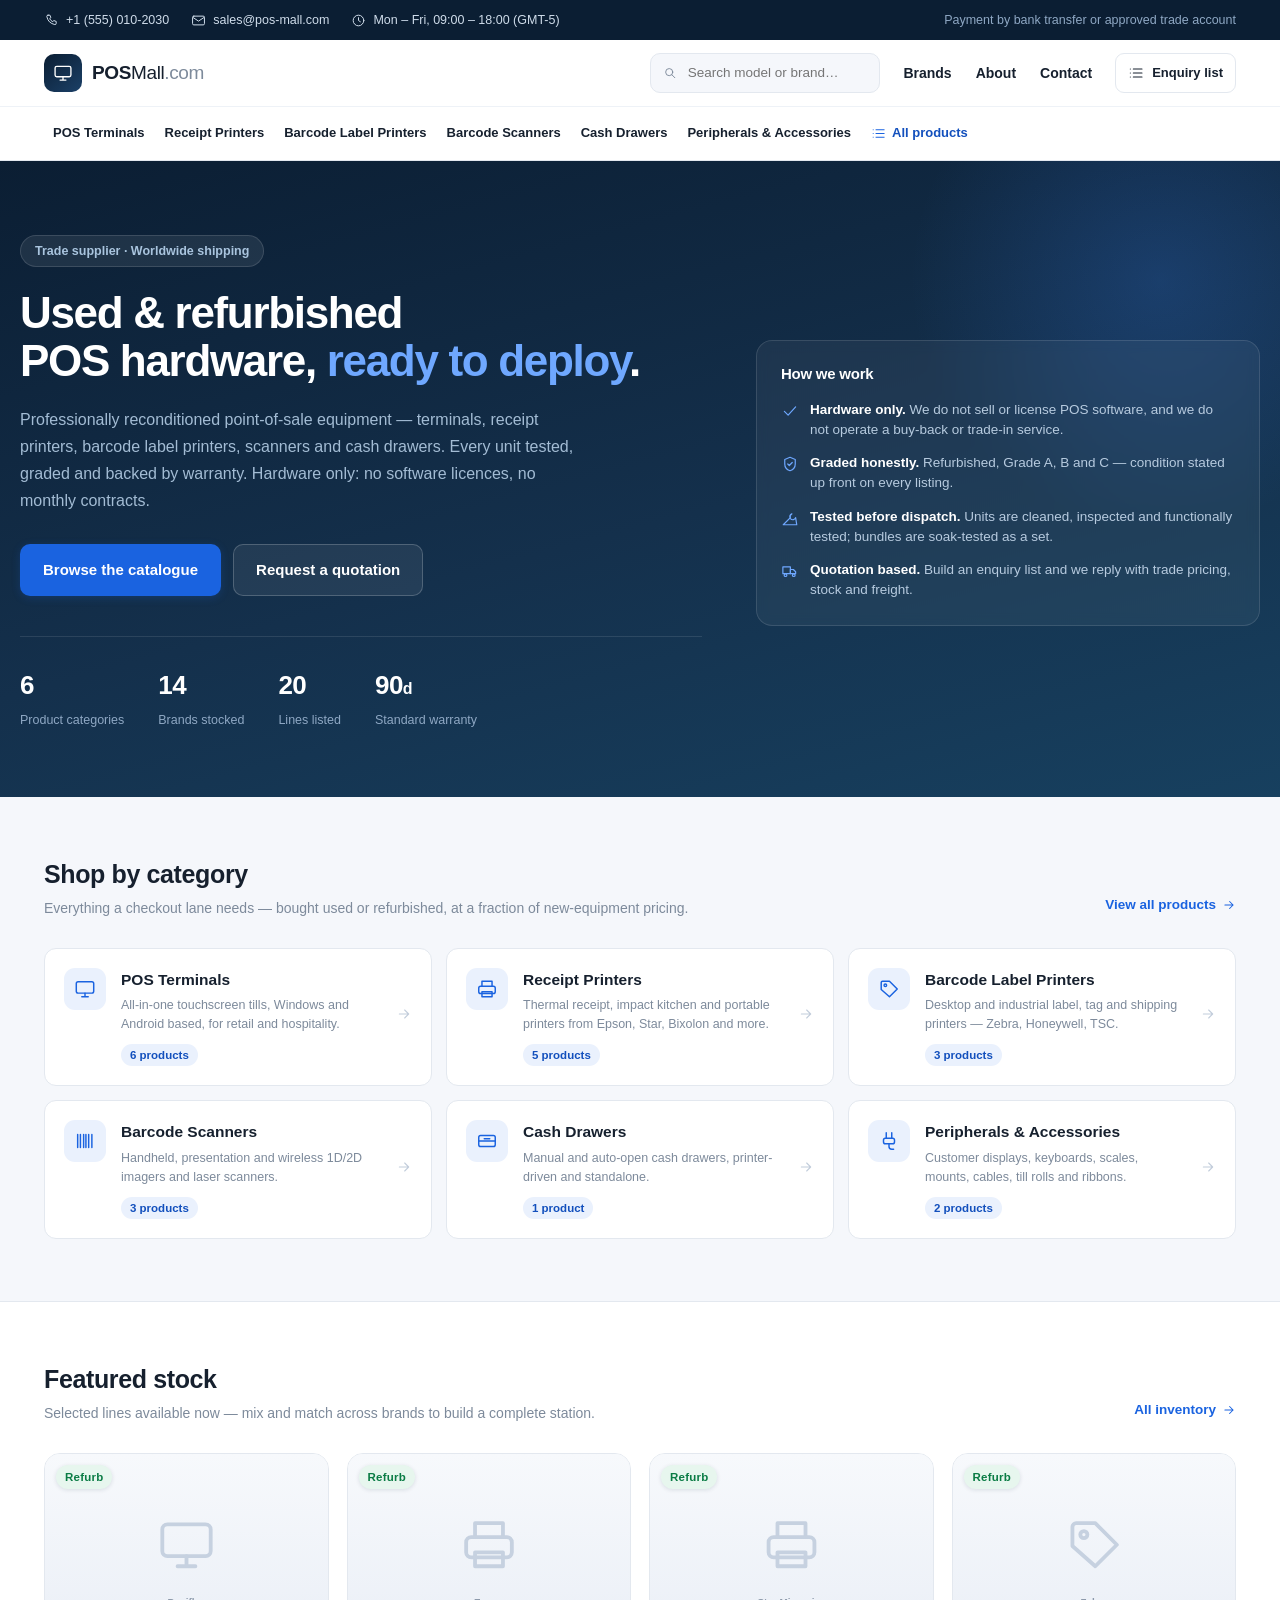
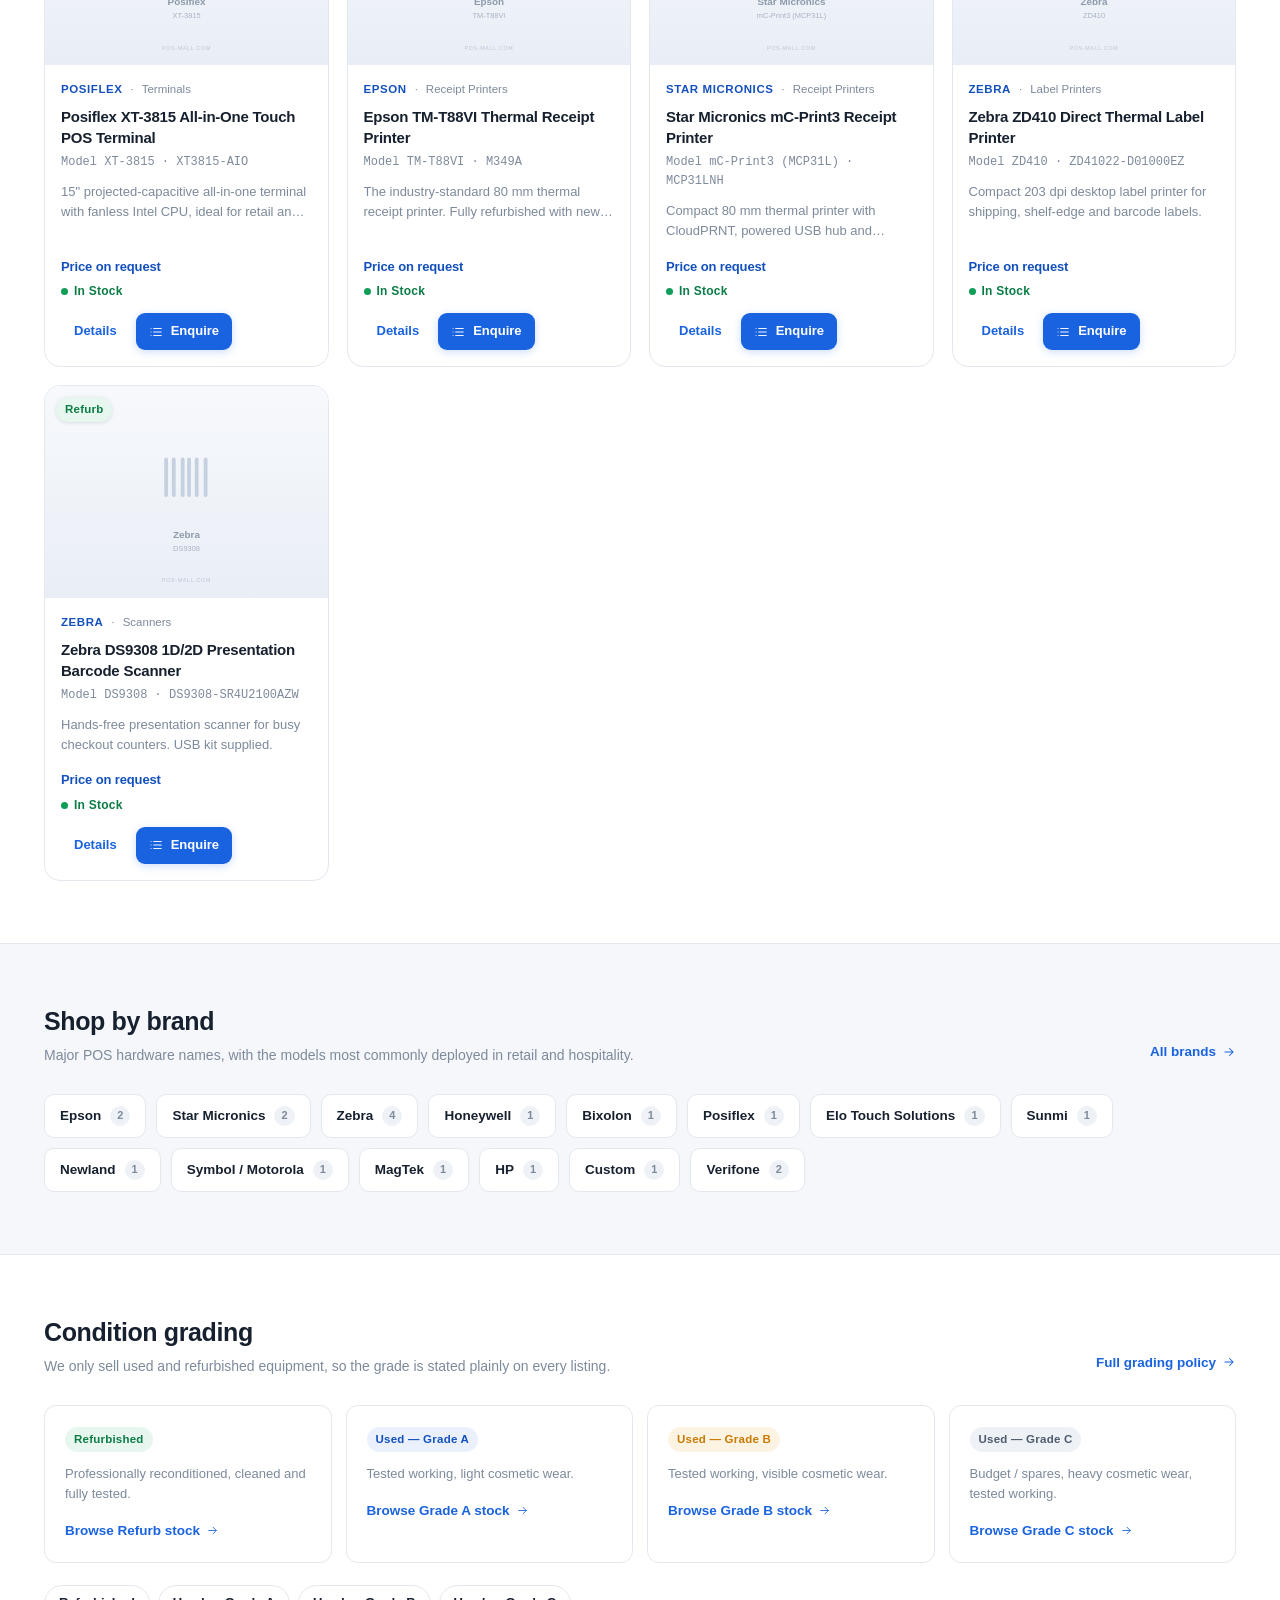
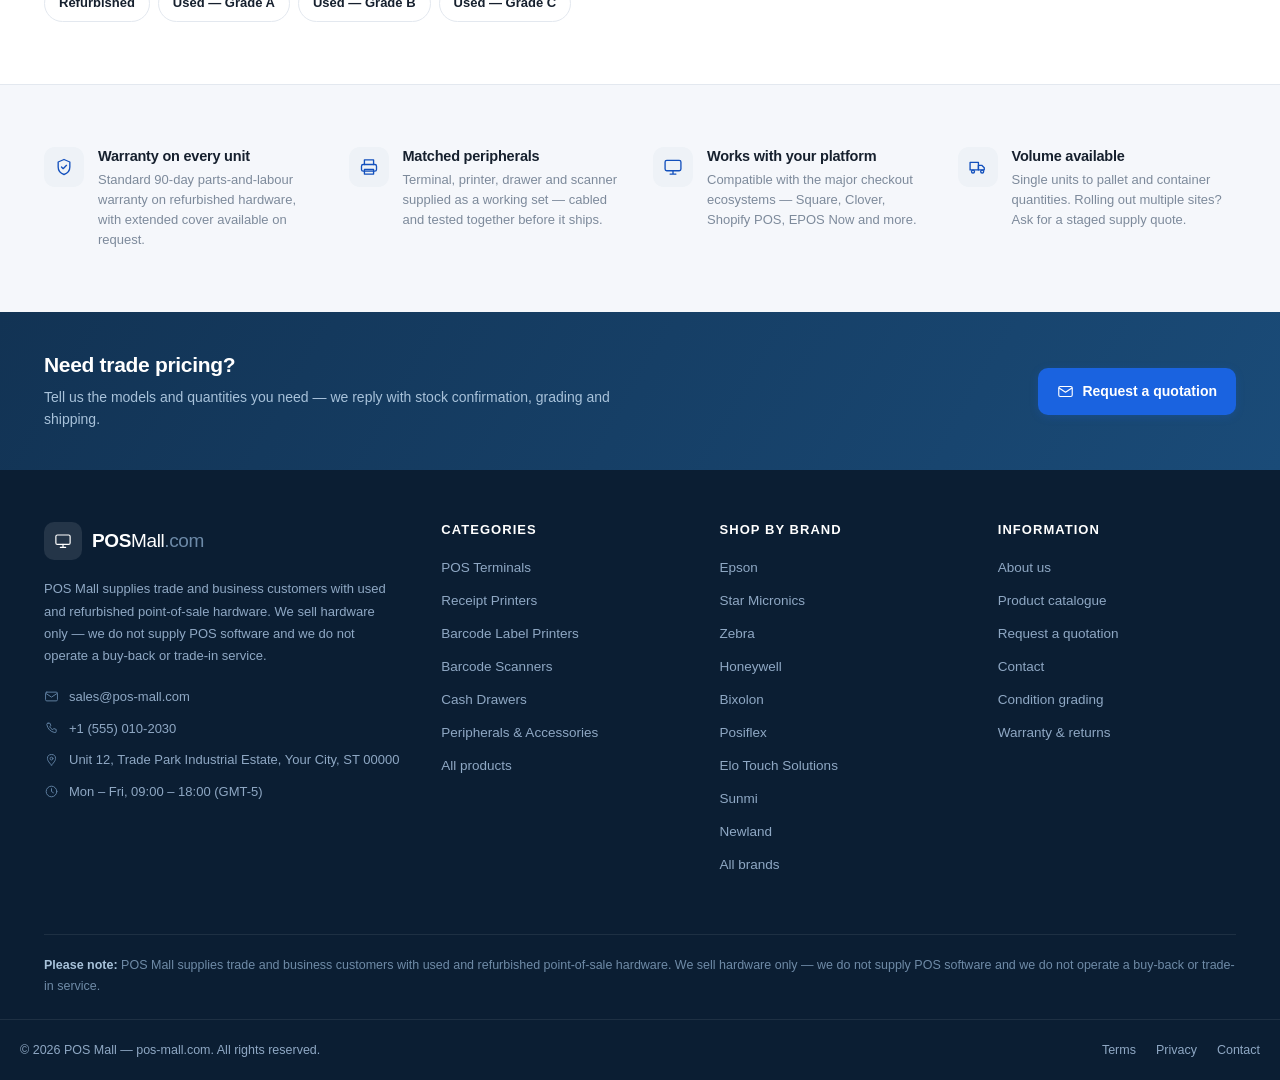
==== index.html @ 12527639 "Initial commit: POS Mall static catalogue site - 10 pages: home, catalog, category, brands, brand, p" ====
<!DOCTYPE html>
<html lang="en">
<head>
<meta charset="UTF-8">
<meta name="viewport" content="width=device-width, initial-scale=1">
<title>POS Mall — Used &amp; Refurbished POS Hardware Supplier | pos-mall.com</title>
<meta name="description" content="Supplier of used and refurbished point-of-sale hardware: POS terminals, receipt printers, barcode label printers, scanners, cash drawers and peripherals. Hardware only — no software, no contracts.">
<meta name="theme-color" content="#0b1e33">
<link rel="icon" href="assets/img/favicon.svg" type="image/svg+xml">
<link rel="stylesheet" href="assets/css/style.css">
</head>
<body data-page="home">

<div id="site-header"></div>

<!-- ------------------------------------------------------------------ HERO -->
<section class="hero">
  <div class="shell hero-inner">
    <div class="hero-copy">
      <span class="hero-eyebrow">Trade supplier &middot; Worldwide shipping</span>
      <h1 class="hero-title">Used &amp; refurbished<br>POS hardware, <em>ready to deploy</em>.</h1>
      <p class="hero-sub">
        Professionally reconditioned point-of-sale equipment — terminals, receipt printers,
        barcode label printers, scanners and cash drawers. Every unit tested, graded and
        backed by warranty. Hardware only: no software licences, no monthly contracts.
      </p>
      <div class="hero-actions">
        <a class="btn btn-primary btn-lg" href="catalog.html">Browse the catalogue</a>
        <a class="btn btn-outline btn-lg" href="enquiry.html">Request a quotation</a>
      </div>
      <div class="hero-stats">
        <div class="stat"><b class="stat-num" data-stat="categories">—</b><span class="stat-label">Product categories</span></div>
        <div class="stat"><b class="stat-num" data-stat="brands">—</b><span class="stat-label">Brands stocked</span></div>
        <div class="stat"><b class="stat-num" data-stat="items">—</b><span class="stat-label">Lines listed</span></div>
        <div class="stat"><b class="stat-num">90<span style="font-size:16px">d</span></b><span class="stat-label">Standard warranty</span></div>
      </div>
    </div>

    <aside class="hero-panel">
      <h3>How we work</h3>
      <ul class="hero-list">
        <li>
          <svg viewBox="0 0 24 24" width="18" height="18" fill="none" stroke="currentColor" stroke-width="1.6" stroke-linecap="round" stroke-linejoin="round"><path d="m4.5 12.5 5 5 10-11"/></svg>
          <span><b style="color:#fff">Hardware only.</b> We do not sell or license POS software, and we do not operate a buy-back or trade-in service.</span>
        </li>
        <li>
          <svg viewBox="0 0 24 24" width="18" height="18" fill="none" stroke="currentColor" stroke-width="1.6" stroke-linecap="round" stroke-linejoin="round"><path d="M12 3 5 6v6c0 4.4 3 7.7 7 9 4-1.3 7-4.6 7-9V6z"/><path d="m9 12 2 2 4-4"/></svg>
          <span><b style="color:#fff">Graded honestly.</b> Refurbished, Grade A, B and C — condition stated up front on every listing.</span>
        </li>
        <li>
          <svg viewBox="0 0 24 24" width="18" height="18" fill="none" stroke="currentColor" stroke-width="1.6" stroke-linecap="round" stroke-linejoin="round"><path d="M14.5 6.5a4 4 0 1 0 5 5L21 21H3l9.5-9.5a4 4 0 0 1 2-5z"/></svg>
          <span><b style="color:#fff">Tested before dispatch.</b> Units are cleaned, inspected and functionally tested; bundles are soak-tested as a set.</span>
        </li>
        <li>
          <svg viewBox="0 0 24 24" width="18" height="18" fill="none" stroke="currentColor" stroke-width="1.6" stroke-linecap="round" stroke-linejoin="round"><path d="M2.5 6.5h10v9h-10z"/><path d="M12.5 10h4l3 3v2.5h-7z"/><circle cx="6" cy="17.5" r="1.8"/><circle cx="17" cy="17.5" r="1.8"/></svg>
          <span><b style="color:#fff">Quotation based.</b> Build an enquiry list and we reply with trade pricing, stock and freight.</span>
        </li>
      </ul>
    </aside>
  </div>
</section>

<!-- ------------------------------------------------------------- CATEGORIES -->
<section class="section">
  <div class="shell">
    <div class="section-head">
      <div>
        <h2 class="section-title">Shop by category</h2>
        <p class="section-sub">Everything a checkout lane needs — bought used or refurbished, at a fraction of new-equipment pricing.</p>
      </div>
      <a class="link-arrow" href="catalog.html">View all products
        <svg viewBox="0 0 24 24" width="14" height="14" fill="none" stroke="currentColor" stroke-width="1.8" stroke-linecap="round" stroke-linejoin="round"><path d="M5 12h14M13 6l6 6-6 6"/></svg>
      </a>
    </div>
    <div class="cat-grid" id="home-categories"></div>
  </div>
</section>

<!-- --------------------------------------------------------------- FEATURED -->
<section class="section section-alt">
  <div class="shell">
    <div class="section-head">
      <div>
        <h2 class="section-title">Featured stock</h2>
        <p class="section-sub">Selected lines available now — mix and match across brands to build a complete station.</p>
      </div>
      <a class="link-arrow" href="catalog.html">All inventory
        <svg viewBox="0 0 24 24" width="14" height="14" fill="none" stroke="currentColor" stroke-width="1.8" stroke-linecap="round" stroke-linejoin="round"><path d="M5 12h14M13 6l6 6-6 6"/></svg>
      </a>
    </div>
    <div id="home-featured"></div>
  </div>
</section>

<!-- ---------------------------------------------------------------- BRANDS -->
<section class="section">
  <div class="shell">
    <div class="section-head">
      <div>
        <h2 class="section-title">Shop by brand</h2>
        <p class="section-sub">Major POS hardware names, with the models most commonly deployed in retail and hospitality.</p>
      </div>
      <a class="link-arrow" href="brands.html">All brands
        <svg viewBox="0 0 24 24" width="14" height="14" fill="none" stroke="currentColor" stroke-width="1.8" stroke-linecap="round" stroke-linejoin="round"><path d="M5 12h14M13 6l6 6-6 6"/></svg>
      </a>
    </div>
    <div class="brand-strip" id="home-brands"></div>
  </div>
</section>

<!-- ------------------------------------------------------------ CONDITIONS -->
<section class="section section-alt">
  <div class="shell">
    <div class="section-head">
      <div>
        <h2 class="section-title">Condition grading</h2>
        <p class="section-sub">We only sell used and refurbished equipment, so the grade is stated plainly on every listing.</p>
      </div>
      <a class="link-arrow" href="about.html#grading">Full grading policy
        <svg viewBox="0 0 24 24" width="14" height="14" fill="none" stroke="currentColor" stroke-width="1.8" stroke-linecap="round" stroke-linejoin="round"><path d="M5 12h14M13 6l6 6-6 6"/></svg>
      </a>
    </div>
    <div class="cond-grid" id="home-conditions"></div>
    <div class="chip-row" id="home-quick-conditions" style="margin-top:22px"></div>
  </div>
</section>

<!-- ------------------------------------------------------------------- USP -->
<section class="section">
  <div class="shell">
    <div class="usp-grid">
      <div class="usp">
        <span class="usp-icon">
          <svg viewBox="0 0 24 24" width="20" height="20" fill="none" stroke="currentColor" stroke-width="1.6" stroke-linecap="round" stroke-linejoin="round"><path d="M12 3 5 6v6c0 4.4 3 7.7 7 9 4-1.3 7-4.6 7-9V6z"/><path d="m9 12 2 2 4-4"/></svg>
        </span>
        <div><h4>Warranty on every unit</h4><p>Standard 90-day parts-and-labour warranty on refurbished hardware, with extended cover available on request.</p></div>
      </div>
      <div class="usp">
        <span class="usp-icon">
          <svg viewBox="0 0 24 24" width="20" height="20" fill="none" stroke="currentColor" stroke-width="1.6" stroke-linecap="round" stroke-linejoin="round"><path d="M6.5 9V3.5h11V9"/><rect x="3" y="9" width="18" height="8" rx="2"/><path d="M6.5 15h11v5.5h-11z"/></svg>
        </span>
        <div><h4>Matched peripherals</h4><p>Terminal, printer, drawer and scanner supplied as a working set — cabled and tested together before it ships.</p></div>
      </div>
      <div class="usp">
        <span class="usp-icon">
          <svg viewBox="0 0 24 24" width="20" height="20" fill="none" stroke="currentColor" stroke-width="1.6" stroke-linecap="round" stroke-linejoin="round"><rect x="2.5" y="4" width="19" height="12.5" rx="2"/><path d="M8.5 20.5h7M12 16.5v4"/></svg>
        </span>
        <div><h4>Works with your platform</h4><p>Compatible with the major checkout ecosystems — Square, Clover, Shopify POS, EPOS Now and more.</p></div>
      </div>
      <div class="usp">
        <span class="usp-icon">
          <svg viewBox="0 0 24 24" width="20" height="20" fill="none" stroke="currentColor" stroke-width="1.6" stroke-linecap="round" stroke-linejoin="round"><path d="M2.5 6.5h10v9h-10z"/><path d="M12.5 10h4l3 3v2.5h-7z"/><circle cx="6" cy="17.5" r="1.8"/><circle cx="17" cy="17.5" r="1.8"/></svg>
        </span>
        <div><h4>Volume available</h4><p>Single units to pallet and container quantities. Rolling out multiple sites? Ask for a staged supply quote.</p></div>
      </div>
    </div>
  </div>
</section>

<div id="site-footer"></div>

<script src="assets/js/data.js"></script>
<script src="assets/js/products.js"></script>
<script src="assets/js/app.js"></script>
</body>
</html>
---- assets/css/style.css ----
/* ============================================================================
 * pos-mall.com — 样式表
 * ========================================================================== */

:root {
  --navy: #0b1e33;
  --navy-2: #12293f;
  --ink: #16202e;
  --body: #4a5768;
  --muted: #7d8a9b;
  --line: #e3e8ef;
  --line-2: #eef2f7;
  --bg: #f5f7fb;
  --card: #ffffff;
  --blue: #1a63e0;
  --blue-dk: #1350bd;
  --blue-soft: #eaf1fd;
  --green: #0f9d58;
  --green-soft: #e7f6ee;
  --amber: #c97a00;
  --amber-soft: #fdf3e3;
  --slate: #64748b;
  --slate-soft: #eef1f5;
  --radius: 12px;
  --radius-lg: 16px;
  --shadow-sm: 0 1px 2px rgba(16, 32, 56, .05), 0 1px 3px rgba(16, 32, 56, .04);
  --shadow: 0 4px 16px rgba(16, 32, 56, .07);
  --shadow-lg: 0 14px 40px rgba(16, 32, 56, .12);
  --shell: 1240px;
  --sans: -apple-system, BlinkMacSystemFont, "Segoe UI", Roboto, "Helvetica Neue", Arial, "PingFang SC", "Microsoft YaHei", sans-serif;
}

* { box-sizing: border-box; }

html { -webkit-text-size-adjust: 100%; }

body {
  margin: 0;
  background: var(--bg);
  color: var(--body);
  font-family: var(--sans);
  font-size: 15px;
  line-height: 1.6;
  -webkit-font-smoothing: antialiased;
}

h1, h2, h3, h4 { color: var(--ink); margin: 0; line-height: 1.25; letter-spacing: -.015em; font-weight: 700; }
p { margin: 0; }
a { color: inherit; text-decoration: none; }
img { max-width: 100%; display: block; }
button { font: inherit; cursor: pointer; }
ul { margin: 0; padding: 0; list-style: none; }

.shell { max-width: var(--shell); margin: 0 auto; padding: 0 24px; }
.is-hidden { display: none !important; }

/* ------------------------------------------------------------------ 通用件 */
.btn {
  display: inline-flex; align-items: center; justify-content: center; gap: 8px;
  border: 1px solid transparent; border-radius: 10px;
  padding: 11px 18px; font-size: 14px; font-weight: 600; white-space: nowrap;
  background: var(--slate-soft); color: var(--ink);
  transition: background .16s, border-color .16s, color .16s, box-shadow .16s, transform .16s;
}
.btn:hover { transform: translateY(-1px); }
.btn-primary { background: var(--blue); color: #fff; box-shadow: 0 2px 8px rgba(26, 99, 224, .22); }
.btn-primary:hover { background: var(--blue-dk); }
.btn-outline { background: #fff; border-color: var(--line); color: var(--ink); }
.btn-outline:hover { border-color: #c8d3e0; }
.btn-ghost { background: transparent; color: var(--blue); border-color: transparent; padding-left: 8px; padding-right: 8px; }
.btn-ghost:hover { background: var(--blue-soft); }
.btn-sm { padding: 7px 12px; font-size: 13px; border-radius: 9px; }
.btn-lg { padding: 13px 22px; font-size: 15px; }
.btn-block { width: 100%; }

.link-btn { background: none; border: 0; color: var(--blue); font-size: 13px; font-weight: 600; padding: 0; }
.link-btn:hover { text-decoration: underline; }

.link-arrow { display: inline-flex; align-items: center; gap: 6px; color: var(--blue); font-size: 13.5px; font-weight: 600; }
.link-arrow:hover { gap: 9px; }

.icon-btn {
  display: inline-flex; align-items: center; justify-content: center;
  width: 32px; height: 32px; border-radius: 8px;
  border: 1px solid var(--line); background: #fff; color: var(--muted);
}
.icon-btn:hover { color: #d93636; border-color: #f3c9c9; background: #fdf3f3; }

.input {
  width: 100%; border: 1px solid var(--line); border-radius: 10px;
  background: #fff; padding: 10px 12px; font: inherit; font-size: 14px; color: var(--ink);
}
.input:focus { outline: none; border-color: var(--blue); box-shadow: 0 0 0 3px rgba(26, 99, 224, .13); }

.badge {
  display: inline-flex; align-items: center; gap: 6px;
  font-size: 11.5px; font-weight: 700; letter-spacing: .02em;
  padding: 3px 9px; border-radius: 999px; white-space: nowrap;
}
.badge-green { background: var(--green-soft); color: #0b7c45; }
.badge-blue { background: var(--blue-soft); color: var(--blue-dk); }
.badge-amber { background: var(--amber-soft); color: var(--amber); }
.badge-slate { background: var(--slate-soft); color: #4d5b6e; }
.badge-ghost { background: transparent; padding: 0; font-weight: 600; font-size: 12px; color: var(--muted); }
.badge-green-text { color: #0b7c45; } .badge-blue-text { color: var(--blue-dk); }
.badge-amber-text { color: var(--amber); } .badge-slate-text { color: var(--slate); }

.dot { width: 7px; height: 7px; border-radius: 50%; display: inline-block; }
.dot-green { background: var(--green); } .dot-blue { background: var(--blue); }
.dot-amber { background: #e6a21c; } .dot-slate { background: #9aa7b6; }

.chip {
  display: inline-flex; align-items: center; gap: 7px;
  border: 1px solid var(--line); background: #fff; border-radius: 999px;
  padding: 7px 14px; font-size: 13px; font-weight: 600; color: var(--ink);
}
.chip em { font-style: normal; font-size: 11.5px; color: var(--muted); font-weight: 600; }
.chip:hover { border-color: #c8d3e0; }
.chip.is-on { background: var(--navy); border-color: var(--navy); color: #fff; }
.chip.is-on em { color: rgba(255, 255, 255, .7); }
.chip-soft { background: var(--line-2); border-color: transparent; font-weight: 500; color: var(--body); }
.chip-brand { background: var(--blue-soft); border-color: transparent; color: var(--blue-dk); }
.chip-row { display: flex; flex-wrap: wrap; gap: 8px; }

.toast {
  position: fixed; left: 50%; bottom: 28px; transform: translate(-50%, 20px);
  display: flex; align-items: center; gap: 9px;
  background: var(--navy); color: #fff; padding: 11px 18px; border-radius: 11px;
  font-size: 13.5px; font-weight: 500; box-shadow: var(--shadow-lg);
  opacity: 0; pointer-events: none; transition: opacity .2s, transform .2s; z-index: 200;
}
.toast.is-on { opacity: 1; transform: translate(-50%, 0); }
.toast svg { color: #5fd39b; }

.empty-state {
  grid-column: 1 / -1; text-align: center; padding: 60px 24px;
  background: #fff; border: 1px dashed var(--line); border-radius: var(--radius-lg);
}
.empty-state svg { color: #b9c4d2; }
.empty-state h3 { margin: 14px 0 6px; font-size: 17px; }
.empty-state p { color: var(--muted); font-size: 14px; margin-bottom: 18px; }

/* ---------------------------------------------------------------- 顶部条 */
.topbar { background: var(--navy); color: #cfdcea; font-size: 12.5px; }
.topbar-inner { display: flex; align-items: center; justify-content: space-between; height: 40px; gap: 20px; }
.topbar-left { display: flex; align-items: center; gap: 22px; min-width: 0; }
.topbar-item { display: inline-flex; align-items: center; gap: 7px; white-space: nowrap; }
.topbar-item:hover { color: #fff; }
.topbar-tag { color: #8fa8c4; }

/* ------------------------------------------------------------------ 页头 */
.site-header { position: sticky; top: 0; z-index: 90; background: #fff; border-bottom: 1px solid var(--line); }

/* 第一行：品牌 · 搜索 · 公司链接 · 询价 */
.header-main { display: flex; align-items: center; gap: 24px; height: 66px; }

.logo { display: inline-flex; align-items: center; gap: 10px; flex-shrink: 0; }
.logo-mark {
  width: 38px; height: 38px; border-radius: 10px; display: grid; place-items: center;
  background: linear-gradient(140deg, var(--navy) 0%, #1b4067 100%); color: #fff;
}
.logo-text { font-size: 19px; font-weight: 500; color: var(--ink); letter-spacing: -.02em; }
.logo-text b { font-weight: 800; }
.logo-text i { font-style: normal; color: var(--muted); font-weight: 500; }
.logo-footer .logo-text { color: #fff; }
.logo-footer .logo-text i { color: #6d8aa8; }
.logo-footer .logo-mark { background: rgba(255, 255, 255, .1); }

.header-actions { display: flex; align-items: center; gap: 12px; margin-left: auto; flex-shrink: 0; }
.util-nav { display: flex; align-items: center; gap: 2px; }
.util-link { padding: 8px 11px; border-radius: 9px; font-size: 14px; font-weight: 600; color: var(--ink); white-space: nowrap; }
.util-link:hover { background: var(--line-2); color: var(--blue-dk); }

/* 第二行：类目「平铺」条 —— 类目全部来自 data.js 的 CATEGORIES，自动同步 */
.cat-bar { border-top: 1px solid var(--line-2); background: #fff; }
.cat-bar-inner { display: flex; align-items: center; }
.cat-bar-list { display: flex; flex-wrap: wrap; align-items: center; gap: 0 2px; padding: 7px 0; flex: 1; min-width: 0; }
.cat-bar-item { position: relative; }
.cat-bar-link {
  display: inline-flex; align-items: center; gap: 7px;
  padding: 10px 11px; border-radius: 9px;
  font-size: 14px; font-weight: 600; color: var(--ink); white-space: nowrap;
}
.cat-bar-item:hover > .cat-bar-link,
.cat-bar-item:focus-within > .cat-bar-link { background: var(--blue-soft); color: var(--blue-dk); }
.cat-bar-item-all { margin-left: auto; }
.cat-bar-link-all { color: var(--blue-dk); }
.cat-bar-link-all svg { color: var(--blue); }

/* 类目下拉面板（子类目） */
.nav-panel {
  position: absolute; top: 100%; left: -8px; padding-top: 8px;
  opacity: 0; visibility: hidden; transform: translateY(-6px);
  transition: opacity .18s, transform .18s, visibility .18s; z-index: 95;
  max-width: calc(100vw - 32px);
}
.cat-bar-item:hover .nav-panel,
.cat-bar-item:focus-within .nav-panel { opacity: 1; visibility: visible; transform: translateY(0); }
.nav-panel-inner {
  background: #fff; border: 1px solid var(--line); border-radius: var(--radius-lg);
  box-shadow: var(--shadow-lg); overflow: hidden;
}
.np-cat-panel { width: 320px; padding: 14px 20px 0; }
.np-simple-all {
  display: flex; align-items: center; justify-content: space-between; gap: 10px;
  margin: 0 -10px 4px; padding: 10px; border-radius: 9px;
  font-size: 14px; font-weight: 700; color: var(--ink);
}
.np-simple-all:hover { background: var(--blue-soft); color: var(--blue-dk); }
.np-simple-all em, .np-simple-links em { font-style: normal; font-size: 11.5px; color: var(--muted); }
.np-simple-links { display: grid; gap: 1px; border-top: 1px solid var(--line-2); padding-top: 8px; }
.np-simple-links a {
  display: flex; align-items: center; justify-content: space-between; gap: 10px;
  margin: 0 -10px; padding: 8px 10px; border-radius: 8px;
  font-size: 13.5px; color: var(--body);
}
.np-simple-links a:hover { background: var(--line-2); color: var(--blue-dk); }
.np-foot { margin: 14px -20px 0; padding: 12px 20px; border-top: 1px solid var(--line-2); background: #fbfcfe; }
.np-foot-note { display: block; font-size: 12px; color: var(--muted); line-height: 1.5; }

.search-box {
  display: flex; align-items: center; gap: 8px;
  background: var(--bg); border: 1px solid var(--line); border-radius: 10px;
  padding: 0 12px; height: 40px; width: 230px; color: var(--muted);
}
.search-box:focus-within { border-color: var(--blue); background: #fff; box-shadow: 0 0 0 3px rgba(26, 99, 224, .12); }
.search-box input { border: 0; background: none; outline: none; font: inherit; font-size: 13.5px; width: 100%; color: var(--ink); }
.enquiry-btn { position: relative; height: 40px; }
.enquiry-count {
  min-width: 19px; height: 19px; padding: 0 5px; border-radius: 999px;
  background: var(--blue); color: #fff; font-size: 11.5px; font-weight: 700;
  display: inline-grid; place-items: center;
}
.enquiry-count.is-empty { display: none; }
.mobile-toggle { display: none; width: 42px; height: 42px; border: 1px solid var(--line); background: #fff; border-radius: 10px; color: var(--ink); align-items: center; justify-content: center; }

.mobile-nav { display: none; border-top: 1px solid var(--line); background: #fff; padding: 10px 0 22px; max-height: 74vh; overflow: auto; }
.mobile-nav.is-open { display: block; }
.mn-group { border-bottom: 1px solid var(--line-2); padding-bottom: 8px; margin-bottom: 8px; }
.mn-link { display: block; padding: 11px 2px; font-weight: 600; color: var(--ink); font-size: 15px; }
.mn-subs { display: flex; flex-wrap: wrap; gap: 8px; padding: 0 2px 6px; }
.mn-subs a { font-size: 12.5px; background: var(--line-2); border-radius: 999px; padding: 5px 12px; color: var(--body); font-weight: 500; }
.mn-strong { color: var(--blue); }

/* ------------------------------------------------------------------ 首页 */
.hero { background: linear-gradient(165deg, var(--navy) 0%, #14304c 55%, #17405f 100%); color: #cbdaea; position: relative; overflow: hidden; }
.hero::after {
  content: ''; position: absolute; right: -140px; top: -140px; width: 520px; height: 520px; border-radius: 50%;
  background: radial-gradient(circle, rgba(58, 134, 255, .2), transparent 68%);
}
.hero-inner { position: relative; z-index: 2; padding: 74px 0 66px; display: grid; grid-template-columns: 1.15fr .85fr; gap: 54px; align-items: center; }
.hero-eyebrow {
  display: inline-flex; align-items: center; gap: 9px;
  background: rgba(255, 255, 255, .08); border: 1px solid rgba(255, 255, 255, .13);
  border-radius: 999px; padding: 5px 14px; font-size: 12.5px; color: #a9c4de; font-weight: 600;
  margin-bottom: 22px;
}
.hero-title { font-size: 44px; line-height: 1.1; color: #fff; letter-spacing: -.03em; }
.hero-title em { font-style: normal; color: #6fa8ff; }
.hero-sub { margin-top: 20px; font-size: 16px; line-height: 1.7; color: #a3bcd4; max-width: 560px; }
.hero-actions { display: flex; flex-wrap: wrap; gap: 12px; margin-top: 30px; }
.hero-actions .btn-outline { background: rgba(255, 255, 255, .07); border-color: rgba(255, 255, 255, .2); color: #fff; }
.hero-actions .btn-outline:hover { background: rgba(255, 255, 255, .13); }
.hero-stats { display: flex; gap: 34px; margin-top: 40px; padding-top: 28px; border-top: 1px solid rgba(255, 255, 255, .1); }
.stat-num { display: block; font-size: 26px; font-weight: 800; color: #fff; letter-spacing: -.02em; }
.stat-label { font-size: 12.5px; color: #8fa8c4; }

.hero-panel { background: rgba(255, 255, 255, .05); border: 1px solid rgba(255, 255, 255, .12); border-radius: var(--radius-lg); padding: 24px; backdrop-filter: blur(6px); }
.hero-panel h3 { color: #fff; font-size: 15px; margin-bottom: 16px; }
.hero-list { display: grid; gap: 13px; }
.hero-list li { display: flex; gap: 11px; align-items: flex-start; font-size: 13.5px; color: #b7cbdf; line-height: 1.5; }
.hero-list svg { color: #6fa8ff; flex-shrink: 0; margin-top: 2px; }

.section { padding: 62px 0; }
.section-alt { background: #fff; border-top: 1px solid var(--line); border-bottom: 1px solid var(--line); }
.section-head { display: flex; align-items: flex-end; justify-content: space-between; gap: 24px; margin-bottom: 28px; }
.section-title { font-size: 25px; }
.section-sub { color: var(--muted); font-size: 14px; margin-top: 7px; }
.section-head .link-arrow { padding-bottom: 4px; }

/* 类目卡 */
.cat-grid { display: grid; grid-template-columns: repeat(auto-fill, minmax(288px, 1fr)); gap: 14px; }
.cat-card {
  display: flex; align-items: flex-start; gap: 15px;
  background: #fff; border: 1px solid var(--line); border-radius: var(--radius);
  padding: 19px; transition: box-shadow .18s, transform .18s, border-color .18s;
}
.cat-card:hover { box-shadow: var(--shadow); transform: translateY(-2px); border-color: #d3dded; }
.cat-icon { width: 42px; height: 42px; border-radius: 11px; display: grid; place-items: center; background: var(--blue-soft); color: var(--blue); flex-shrink: 0; }
.cat-body { flex: 1; min-width: 0; }
.cat-name { display: block; font-size: 15.5px; font-weight: 700; color: var(--ink); }
.cat-desc { display: block; font-size: 12.5px; color: var(--muted); margin-top: 4px; line-height: 1.5; }
.cat-count { display: inline-block; font-size: 11.5px; font-weight: 600; color: var(--blue-dk); background: var(--blue-soft); border-radius: 999px; padding: 2px 9px; margin-top: 10px; }
.cat-go { color: #c2cddb; align-self: center; }
.cat-card:hover .cat-go { color: var(--blue); }

/* 品牌条 */
.brand-strip { display: flex; flex-wrap: wrap; gap: 10px; }
.brand-chip {
  display: inline-flex; align-items: center; gap: 9px;
  background: #fff; border: 1px solid var(--line); border-radius: 10px;
  padding: 10px 15px; font-size: 13.5px; font-weight: 600; color: var(--ink);
  transition: border-color .16s, box-shadow .16s;
}
.brand-chip:hover { border-color: #c8d3e0; box-shadow: var(--shadow-sm); }
.brand-chip-n { font-size: 11px; color: var(--muted); background: var(--line-2); border-radius: 999px; padding: 1px 7px; }

/* 成色卡 */
.cond-grid { display: grid; grid-template-columns: repeat(auto-fit, minmax(230px, 1fr)); gap: 14px; }
.cond-card { background: #fff; border: 1px solid var(--line); border-radius: var(--radius); padding: 20px; }
.cond-card p { font-size: 13px; color: var(--muted); margin: 12px 0 14px; line-height: 1.55; }

/* 优势条 */
.usp-grid { display: grid; grid-template-columns: repeat(auto-fit, minmax(230px, 1fr)); gap: 26px; }
.usp { display: flex; gap: 14px; }
.usp-icon { width: 40px; height: 40px; border-radius: 11px; background: var(--line-2); color: var(--blue-dk); display: grid; place-items: center; flex-shrink: 0; }
.usp h4 { font-size: 14.5px; margin-bottom: 5px; }
.usp p { font-size: 13px; color: var(--muted); line-height: 1.55; }

/* ------------------------------------------------------------- 产品卡片 */
.product-grid { display: grid; grid-template-columns: repeat(auto-fill, minmax(268px, 1fr)); gap: 18px; }
.product-card {
  background: #fff; border: 1px solid var(--line); border-radius: var(--radius-lg);
  overflow: hidden; display: flex; flex-direction: column;
  transition: box-shadow .18s, transform .18s, border-color .18s;
}
.product-card:hover { box-shadow: var(--shadow); transform: translateY(-2px); border-color: #d3dded; }
.pc-media { position: relative; display: block; background: var(--line-2); aspect-ratio: 4 / 3; }
.pc-media img { width: 100%; height: 100%; object-fit: cover; }
.pc-badges { position: absolute; top: 11px; left: 11px; display: flex; gap: 6px; flex-wrap: wrap; }
.pc-badges .badge { box-shadow: 0 1px 4px rgba(16, 32, 56, .12); }
.pc-body { padding: 15px 16px 16px; display: flex; flex-direction: column; flex: 1; }
.pc-eyebrow { display: flex; align-items: center; gap: 8px; font-size: 11.5px; margin-bottom: 7px; }
.pc-brand { font-weight: 700; color: var(--blue-dk); text-transform: uppercase; letter-spacing: .05em; }
.pc-cat { color: var(--muted); }
.pc-cat::before { content: '·'; margin-right: 8px; }
.pc-title { font-size: 15px; line-height: 1.4; }
.pc-title a:hover { color: var(--blue-dk); }
.pc-model { font-size: 12px; color: var(--muted); margin-top: 5px; font-family: ui-monospace, SFMono-Regular, Menlo, monospace; }
.pc-desc {
  font-size: 13px; color: var(--muted); margin-top: 10px; line-height: 1.55;
  display: -webkit-box; -webkit-line-clamp: 2; -webkit-box-orient: vertical; overflow: hidden;
}
.pc-foot { margin-top: auto; padding-top: 15px; display: flex; align-items: flex-end; justify-content: space-between; gap: 12px; flex-wrap: wrap; }
.pc-price { display: flex; flex-direction: column; gap: 5px; }
.pc-price-val { font-size: 15.5px; font-weight: 800; color: var(--ink); letter-spacing: -.01em; }
.pc-price-val.is-quote { font-size: 13px; font-weight: 700; color: var(--blue-dk); }
.pc-actions { display: flex; gap: 6px; }

/* ---------------------------------------------------------------- 筛选页 */
.page-head { background: #fff; border-bottom: 1px solid var(--line); padding: 26px 0 24px; }
.page-title { font-size: 27px; }
.page-sub { color: var(--muted); font-size: 14px; margin-top: 8px; max-width: 720px; }

.breadcrumbs { display: flex; align-items: center; flex-wrap: wrap; gap: 2px; padding: 14px 0; font-size: 12.5px; }
.crumb { color: var(--muted); }
a.crumb:hover { color: var(--blue-dk); }
.crumb-sep { color: #c2cddb; display: inline-flex; }
.crumb.is-current { color: var(--ink); font-weight: 600; }
#breadcrumbs { background: transparent; }
#breadcrumbs .shell { padding: 0 24px; }

.catalog-layout { display: grid; grid-template-columns: 268px 1fr; gap: 28px; align-items: start; padding-bottom: 66px; }
.catalog-main { min-width: 0; }

.filters { background: #fff; border: 1px solid var(--line); border-radius: var(--radius-lg); padding: 18px; position: sticky; top: 124px; }
.filter-head { display: flex; align-items: center; justify-content: space-between; padding-bottom: 14px; border-bottom: 1px solid var(--line-2); margin-bottom: 4px; }
.filter-head span { display: inline-flex; align-items: center; gap: 8px; font-weight: 700; font-size: 14px; color: var(--ink); }
.filter-group { padding: 15px 0; border-bottom: 1px solid var(--line-2); }
.filter-group:last-child { border-bottom: 0; padding-bottom: 0; }
.filter-title { display: block; font-size: 11.5px; font-weight: 700; text-transform: uppercase; letter-spacing: .08em; color: var(--muted); margin-bottom: 10px; }
.filter-opts { display: grid; gap: 1px; max-height: 262px; overflow: auto; }
.filter-opts-brand { max-height: 232px; }
.filter-opt {
  display: flex; align-items: center; gap: 9px;
  padding: 7px 9px; margin: 0 -9px; border-radius: 8px;
  font-size: 13.5px; color: var(--body); cursor: pointer;
}
.filter-opt input { margin: 0; accent-color: var(--blue); flex-shrink: 0; }
.filter-opt span { flex: 1; min-width: 0; }
.filter-opt em { font-style: normal; font-size: 11.5px; color: var(--muted); }
.filter-opt:hover { background: var(--line-2); }
.filter-opt.is-active { background: var(--blue-soft); color: var(--blue-dk); font-weight: 600; }
.filter-opt.is-active em { color: var(--blue); }

.results-bar { display: flex; align-items: center; justify-content: space-between; gap: 18px; margin-bottom: 20px; flex-wrap: wrap; }
.results-count { font-size: 13.5px; color: var(--muted); }
.results-count b { color: var(--ink); font-size: 15px; }
.results-tools { display: flex; align-items: center; gap: 9px; }
.sort-label { font-size: 13px; color: var(--muted); }
.sort-select { border: 1px solid var(--line); border-radius: 9px; background: #fff; padding: 8px 11px; font: inherit; font-size: 13.5px; color: var(--ink); }
.sort-select:focus { outline: none; border-color: var(--blue); }

.pagination { display: flex; align-items: center; justify-content: center; gap: 6px; margin-top: 38px; }
.page-btn {
  min-width: 38px; height: 38px; padding: 0 10px; border-radius: 9px;
  border: 1px solid var(--line); background: #fff; color: var(--ink);
  font-size: 13.5px; font-weight: 600; display: inline-grid; place-items: center;
}
.page-btn:first-child svg { transform: rotate(180deg); }
.page-btn:hover:not(:disabled) { border-color: #c8d3e0; background: var(--line-2); }
.page-btn.is-on { background: var(--navy); border-color: var(--navy); color: #fff; }
.page-btn:disabled { opacity: .42; cursor: not-allowed; }
.page-gap { color: var(--muted); padding: 0 4px; }

/* --------------------------------------------------------- 类目页侧栏 */
.cat-layout { display: grid; grid-template-columns: 1fr 300px; gap: 30px; align-items: start; padding-bottom: 66px; }
.aside-card { background: #fff; border: 1px solid var(--line); border-radius: var(--radius-lg); padding: 20px; margin-bottom: 16px; }
.aside-card h4 { font-size: 14.5px; margin-bottom: 14px; }
.aside-list { display: grid; gap: 2px; }
.aside-list a { display: flex; align-items: center; justify-content: space-between; gap: 10px; padding: 8px 10px; margin: 0 -10px; border-radius: 8px; font-size: 13.5px; color: var(--body); }
.aside-list a:hover { background: var(--line-2); color: var(--blue-dk); }
.aside-list em { font-style: normal; font-size: 11.5px; color: var(--muted); }
.aside-cta { background: linear-gradient(160deg, var(--navy) 0%, #17395a 100%); border-color: transparent; color: #b7cbdf; }
.aside-cta h4 { color: #fff; }
.aside-cta p { font-size: 13px; line-height: 1.6; margin-bottom: 16px; }

/* ------------------------------------------------------------ 品牌总览 */
.brand-grid { display: grid; grid-template-columns: repeat(auto-fill, minmax(248px, 1fr)); gap: 16px; }
.brand-card { background: #fff; border: 1px solid var(--line); border-radius: var(--radius-lg); padding: 20px; transition: box-shadow .18s, transform .18s; }
.brand-card:hover { box-shadow: var(--shadow); transform: translateY(-2px); }
.brand-card-top { display: flex; align-items: center; justify-content: space-between; margin-bottom: 14px; }
.brand-mono {
  width: 44px; height: 44px; border-radius: 11px; display: grid; place-items: center;
  background: var(--navy); color: #fff; font-size: 14px; font-weight: 800; letter-spacing: .02em;
}
.brand-card-n { font-size: 11.5px; color: var(--blue-dk); background: var(--blue-soft); border-radius: 999px; padding: 3px 10px; font-weight: 600; }
.brand-card h3 { font-size: 16px; }
.brand-card p { font-size: 13px; color: var(--muted); margin-top: 7px; line-height: 1.55; }
.brand-origin { display: inline-block; margin-top: 13px; font-size: 11.5px; color: var(--muted); background: var(--line-2); border-radius: 6px; padding: 2px 8px; }
.brand-also { margin-top: 34px; padding-top: 24px; border-top: 1px solid var(--line); }
.brand-also h3 { font-size: 15px; margin-bottom: 8px; }
.brand-also p { font-size: 13.5px; color: var(--muted); line-height: 1.8; }

/* ------------------------------------------------------------ 产品详情 */
.pd-layout { display: grid; grid-template-columns: 1.05fr 1fr; gap: 44px; padding: 34px 0 46px; align-items: start; }
.pd-gallery { position: sticky; top: 124px; }
.pd-main-media { position: relative; background: #fff; border: 1px solid var(--line); border-radius: var(--radius-lg); overflow: hidden; }
.pd-main-media img { width: 100%; aspect-ratio: 4 / 3; object-fit: cover; }
.pd-thumbs { display: flex; gap: 10px; margin-top: 12px; flex-wrap: wrap; }
.pd-thumb { width: 74px; height: 60px; border-radius: 10px; border: 2px solid var(--line); padding: 0; overflow: hidden; background: #fff; }
.pd-thumb img { width: 100%; height: 100%; object-fit: cover; }
.pd-thumb.is-on { border-color: var(--blue); }

.pd-eyebrow { display: flex; flex-wrap: wrap; gap: 8px; margin-bottom: 14px; }
.pd-title { font-size: 29px; line-height: 1.2; }
.pd-meta { display: flex; flex-wrap: wrap; gap: 8px 20px; margin-top: 13px; font-size: 12.5px; color: var(--muted); }
.pd-meta b { color: var(--ink); font-weight: 600; }
.pd-badges { display: flex; flex-wrap: wrap; gap: 8px; margin-top: 16px; }
.pd-lede { font-size: 15px; color: var(--body); margin-top: 18px; line-height: 1.65; }

.pd-buy { margin-top: 24px; padding: 20px; background: #fff; border: 1px solid var(--line); border-radius: var(--radius-lg); }
.pd-price { display: flex; flex-direction: column; gap: 4px; margin-bottom: 16px; }
.pd-price-val { font-size: 27px; font-weight: 800; color: var(--ink); letter-spacing: -.025em; }
.pd-price-val.is-quote { font-size: 19px; color: var(--blue-dk); }
.pd-price-note { font-size: 12.5px; color: var(--muted); }
.pd-buy-actions { display: flex; gap: 10px; flex-wrap: wrap; }
.pd-buy-actions .btn { flex: 1 1 190px; }

.pd-assure { margin-top: 22px; display: grid; gap: 13px; }
.pd-assure li { display: flex; gap: 11px; font-size: 13px; color: var(--muted); line-height: 1.55; }
.pd-assure svg { color: var(--blue); flex-shrink: 0; margin-top: 2px; }

.pd-tabs { grid-column: 1 / -1; display: grid; gap: 26px; }
.pd-block { background: #fff; border: 1px solid var(--line); border-radius: var(--radius-lg); padding: 26px 28px; }
.pd-block h2 { font-size: 17px; margin-bottom: 16px; }
.prose { font-size: 14.5px; line-height: 1.8; color: var(--body); }
.spec-table { width: 100%; border-collapse: collapse; font-size: 14px; }
.spec-table tr { border-bottom: 1px solid var(--line-2); }
.spec-table tr:last-child { border-bottom: 0; }
.spec-table th { text-align: left; font-weight: 600; color: var(--ink); padding: 11px 18px 11px 0; width: 230px; vertical-align: top; }
.spec-table td { padding: 11px 0; color: var(--body); }
.feature-list { display: grid; gap: 11px; }
.feature-list li { display: flex; gap: 11px; font-size: 14px; }
.feature-list svg { color: var(--green); flex-shrink: 0; margin-top: 3px; }
.bullet-list { display: grid; gap: 9px; font-size: 14px; padding-left: 18px; list-style: disc; }
.bullet-list li { color: var(--body); }
.pd-block-note { background: var(--line-2); border-color: transparent; }
.pd-block-note h2 { font-size: 15px; }

/* ---------------------------------------------------------------- 询价页 */
.enq-layout { display: grid; grid-template-columns: 1.35fr .8fr; gap: 30px; align-items: start; padding-bottom: 66px; }
.enq-card { background: #fff; border: 1px solid var(--line); border-radius: var(--radius-lg); padding: 26px 28px; }
.enq-card + .enq-card { margin-top: 18px; }
.enq-card h2 { font-size: 17px; margin-bottom: 6px; }
.enq-counter { font-size: 13px; color: var(--muted); margin-bottom: 20px; }
.enq-head { display: flex; align-items: flex-start; justify-content: space-between; gap: 18px; margin-bottom: 20px; }
.enq-table { width: 100%; border-collapse: collapse; }
.enq-table th { text-align: left; font-size: 11.5px; text-transform: uppercase; letter-spacing: .07em; color: var(--muted); font-weight: 700; padding-bottom: 12px; border-bottom: 1px solid var(--line); }
.enq-table td { padding: 15px 0; border-bottom: 1px solid var(--line-2); vertical-align: middle; }
.enq-prod { display: flex; gap: 14px; align-items: center; }
.enq-media { width: 62px; height: 48px; border-radius: 9px; overflow: hidden; background: var(--line-2); flex-shrink: 0; display: grid; place-items: center; color: #b9c4d2; }
.enq-media img { width: 100%; height: 100%; object-fit: cover; }
.enq-prod b { display: block; font-size: 14px; color: var(--ink); line-height: 1.4; }
.enq-meta { display: block; font-size: 12px; color: var(--muted); margin: 3px 0 5px; }
.input-qty { width: 74px; text-align: center; }
.enq-del { width: 52px; text-align: right; }
.enq-actions { display: flex; justify-content: space-between; align-items: center; gap: 16px; margin-top: 20px; }
.enq-empty { text-align: center; padding: 56px 20px; }
.enq-empty svg { color: #b9c4d2; }
.enq-empty h3 { margin: 16px 0 8px; font-size: 17px; }

.form-grid { display: grid; grid-template-columns: 1fr 1fr; gap: 16px; }
.field { display: flex; flex-direction: column; gap: 7px; }
.field-full { grid-column: 1 / -1; }
.field label { font-size: 12.5px; font-weight: 600; color: var(--ink); }
.field .req { color: #d93636; }
.textarea { min-height: 112px; resize: vertical; padding: 11px 12px; }
.form-actions { margin-top: 20px; display: flex; align-items: center; gap: 14px; flex-wrap: wrap; }
.form-hint { font-size: 12px; color: var(--muted); }
.enq-done { margin-top: 20px; padding: 18px; border-radius: var(--radius); background: var(--green-soft); border: 1px solid #c6e8d6; }
.enq-done b { color: #0b7c45; display: block; margin-bottom: 5px; }
.enq-done p { font-size: 13px; color: #2c6b4d; }
.enq-ref { font-family: ui-monospace, SFMono-Regular, Menlo, monospace; font-weight: 700; }

.side-list { display: grid; gap: 16px; }
.side-list li { display: flex; gap: 12px; font-size: 13.5px; color: var(--muted); line-height: 1.55; }
.side-list svg { color: var(--blue); flex-shrink: 0; margin-top: 2px; }
.side-list b { color: var(--ink); display: block; font-size: 13.5px; }

/* ---------------------------------------------------------------- 静态页 */
.prose-page { max-width: 800px; }
.prose-page h2 { font-size: 21px; margin: 38px 0 14px; }
.prose-page h3 { font-size: 16px; margin: 26px 0 10px; }
.prose-page p { font-size: 14.5px; line-height: 1.8; margin-bottom: 14px; }
.prose-page ul { list-style: disc; padding-left: 20px; display: grid; gap: 8px; font-size: 14.5px; margin-bottom: 16px; }
.prose-page .lead { font-size: 16.5px; color: var(--ink); line-height: 1.7; }

.contact-grid { display: grid; grid-template-columns: 1fr 1fr; gap: 30px; padding-bottom: 66px; align-items: start; }
.info-list { display: grid; gap: 20px; }
.info-row { display: flex; gap: 14px; }
.info-icon { width: 40px; height: 40px; border-radius: 11px; background: var(--blue-soft); color: var(--blue); display: grid; place-items: center; flex-shrink: 0; }
.info-row b { display: block; font-size: 13.5px; color: var(--ink); margin-bottom: 3px; }
.info-row span, .info-row a { font-size: 13.5px; color: var(--muted); }
.info-row a:hover { color: var(--blue-dk); }

/* ------------------------------------------------------------------ 页脚 */
.footer-cta { background: linear-gradient(120deg, #123354 0%, #1a4b78 100%); color: #cfe0f0; padding: 40px 0; }
.footer-cta-inner { display: flex; align-items: center; justify-content: space-between; gap: 30px; flex-wrap: wrap; }
.footer-cta h3 { color: #fff; font-size: 21px; margin-bottom: 7px; }
.footer-cta p { font-size: 14px; color: #a8c2da; max-width: 620px; }

.site-footer { background: var(--navy); color: #8fa8c4; padding: 52px 0 0; }
.footer-grid { display: grid; grid-template-columns: 1.5fr 1fr 1fr 1fr; gap: 40px; padding-bottom: 40px; }
.footer-about p { font-size: 13px; line-height: 1.7; margin: 18px 0 20px; }
.footer-contact { display: grid; gap: 11px; }
.footer-contact li { display: flex; gap: 10px; font-size: 13px; align-items: flex-start; }
.footer-contact svg { color: #5d7d9e; flex-shrink: 0; margin-top: 2px; }
.footer-contact a:hover { color: #fff; }
.footer-title { color: #fff; font-size: 13px; text-transform: uppercase; letter-spacing: .08em; margin-bottom: 16px; }
.footer-links { display: grid; gap: 9px; }
.footer-links a { font-size: 13.5px; }
.footer-links a:hover { color: #fff; }
.footer-note { padding: 18px 24px 0; }
.footer-note p { font-size: 12.5px; color: #6f8ba7; line-height: 1.7; border-top: 1px solid rgba(255, 255, 255, .08); padding-top: 20px; }
.footer-note b { color: #a8c2da; }
.footer-bottom { border-top: 1px solid rgba(255, 255, 255, .08); margin-top: 22px; }
.footer-bottom-inner { display: flex; align-items: center; justify-content: space-between; gap: 20px; padding: 20px 0; font-size: 12.5px; flex-wrap: wrap; }
.footer-bottom-links { display: flex; gap: 20px; }
.footer-bottom-links a:hover { color: #fff; }

/* ---------------------------------------------------------------- 响应式 */
@media (max-width: 1280px) {
  /* 类目较多时收窄间距，保证类目条在一条线上放得下 */
  .cat-bar-link { font-size: 13px; padding: 9px 9px; gap: 6px; }
}
@media (max-width: 1100px) {
  .cat-bar { display: none; }
  .mobile-toggle { display: inline-flex; }
  .hero-inner { grid-template-columns: 1fr; gap: 40px; }
  .search-box { width: 190px; }
}
@media (max-width: 1020px) {
  .catalog-layout { grid-template-columns: 1fr; }
  .filters { position: static; }
  .cat-layout { grid-template-columns: 1fr; }
  .pd-layout { grid-template-columns: 1fr; gap: 32px; }
  .pd-gallery { position: static; }
  .enq-layout { grid-template-columns: 1fr; }
  .contact-grid { grid-template-columns: 1fr; }
  .footer-grid { grid-template-columns: 1fr 1fr; gap: 32px; }
}
@media (max-width: 900px) {
  .util-nav { display: none; }
}
@media (max-width: 860px) {
  .hero-title { font-size: 34px; }
  .hero-inner { padding: 54px 0 50px; }
  .hero-stats { gap: 24px; flex-wrap: wrap; }
  .section { padding: 46px 0; }
  .section-head { flex-direction: column; align-items: flex-start; gap: 14px; }
  .topbar-hide-sm { display: none; }
  .topbar-tag { display: none; }
}
@media (max-width: 700px) {
  .search-box { display: none; }
  .enquiry-label { display: none; }
  .header-main { height: 62px; gap: 14px; }
  .header-actions { gap: 8px; }
  .shell { padding: 0 18px; }
  .product-grid { grid-template-columns: repeat(auto-fill, minmax(160px, 1fr)); gap: 12px; }
  .pc-actions .btn-ghost { display: none; }
  .cat-grid { grid-template-columns: 1fr; }
  .form-grid { grid-template-columns: 1fr; }
  .footer-grid { grid-template-columns: 1fr; gap: 28px; }
  .spec-table th { width: 150px; }
  .enq-table thead { display: none; }
  .enq-table td { padding: 12px 0; }
  .enq-prod b { font-size: 13.5px; }
  .pd-title { font-size: 23px; }
  .page-title { font-size: 22px; }
  .section-title { font-size: 21px; }
  .footer-cta-inner { flex-direction: column; align-items: flex-start; }
  .hero-title { font-size: 29px; }
  .hero-actions .btn { flex: 1 1 100%; }
  .hero-stats .stat-num { font-size: 22px; }
}
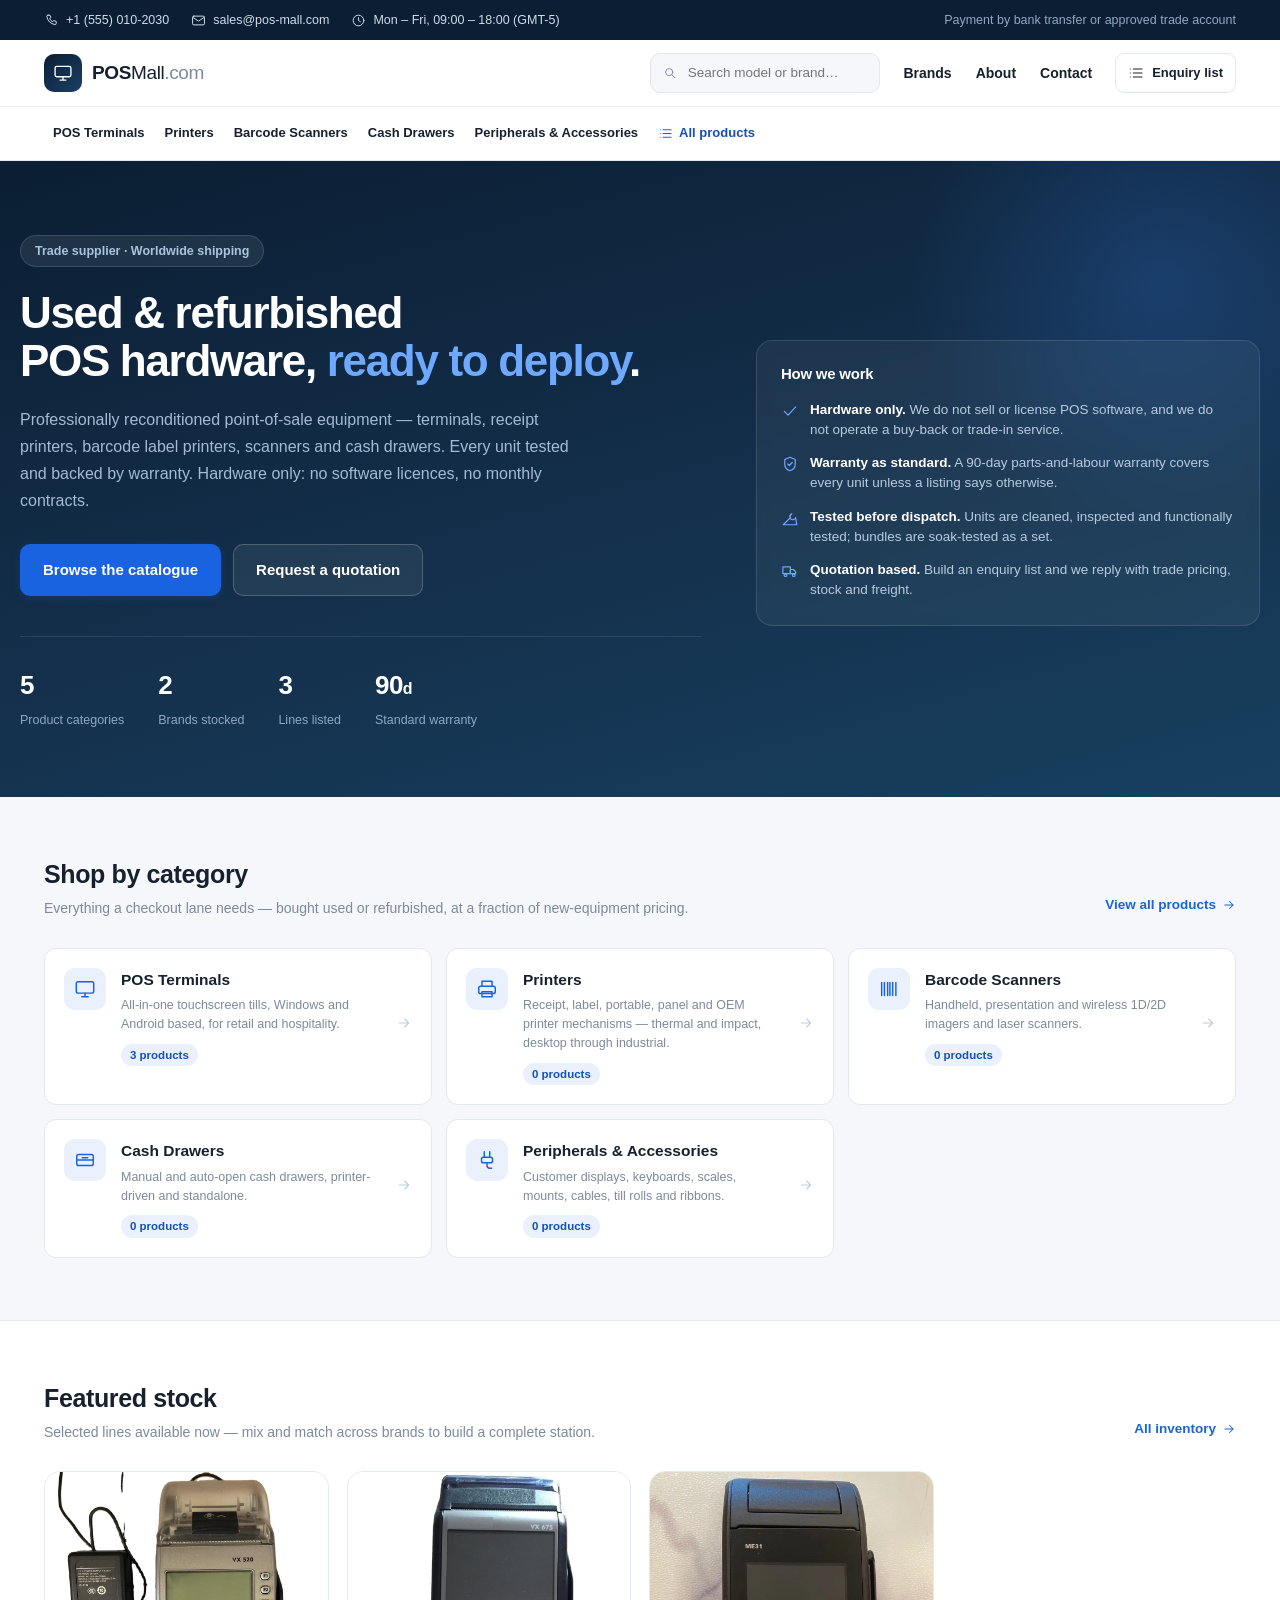
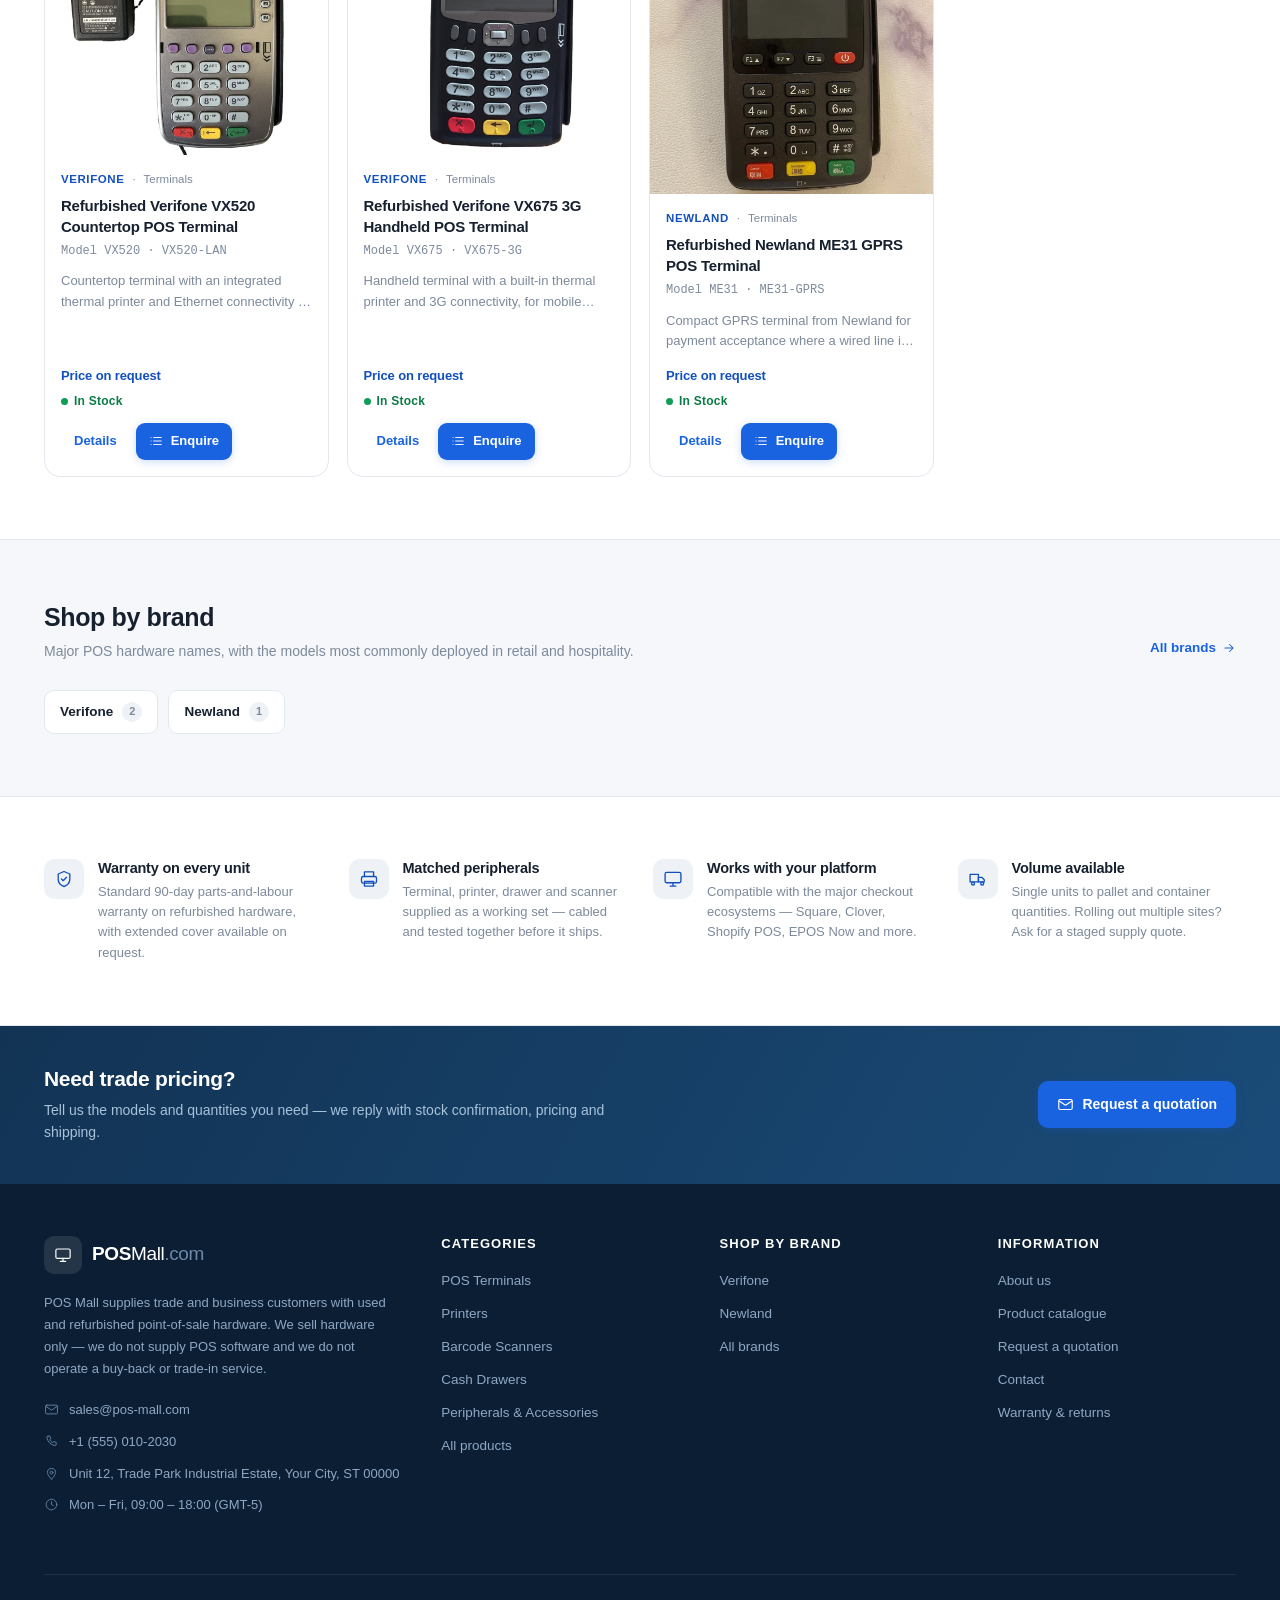
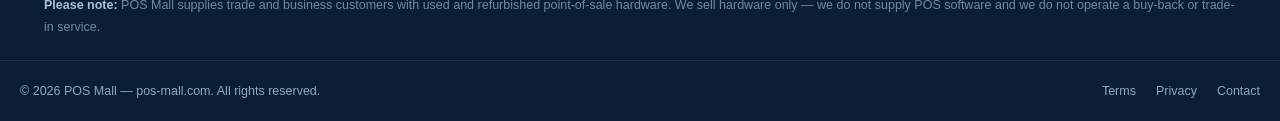
==== commit 0f2fa6b2: "Remove the condition grading system site-wide Products are not graded, so the four-tier Refurbished " ====
--- a/index.html
+++ b/index.html
@@ -21,7 +21,7 @@
       <h1 class="hero-title">Used &amp; refurbished<br>POS hardware, <em>ready to deploy</em>.</h1>
       <p class="hero-sub">
         Professionally reconditioned point-of-sale equipment — terminals, receipt printers,
-        barcode label printers, scanners and cash drawers. Every unit tested, graded and
+        barcode label printers, scanners and cash drawers. Every unit tested and
         backed by warranty. Hardware only: no software licences, no monthly contracts.
       </p>
       <div class="hero-actions">
@@ -45,7 +45,7 @@
         </li>
         <li>
           <svg viewBox="0 0 24 24" width="18" height="18" fill="none" stroke="currentColor" stroke-width="1.6" stroke-linecap="round" stroke-linejoin="round"><path d="M12 3 5 6v6c0 4.4 3 7.7 7 9 4-1.3 7-4.6 7-9V6z"/><path d="m9 12 2 2 4-4"/></svg>
-          <span><b style="color:#fff">Graded honestly.</b> Refurbished, Grade A, B and C — condition stated up front on every listing.</span>
+          <span><b style="color:#fff">Warranty as standard.</b> A 90-day parts-and-labour warranty covers every unit unless a listing says otherwise.</span>
         </li>
         <li>
           <svg viewBox="0 0 24 24" width="18" height="18" fill="none" stroke="currentColor" stroke-width="1.6" stroke-linecap="round" stroke-linejoin="round"><path d="M14.5 6.5a4 4 0 1 0 5 5L21 21H3l9.5-9.5a4 4 0 0 1 2-5z"/></svg>
@@ -108,25 +108,8 @@
   </div>
 </section>
 
-<!-- ------------------------------------------------------------ CONDITIONS -->
+<!-- ------------------------------------------------------------------- USP -->
 <section class="section section-alt">
-  <div class="shell">
-    <div class="section-head">
-      <div>
-        <h2 class="section-title">Condition grading</h2>
-        <p class="section-sub">We only sell used and refurbished equipment, so the grade is stated plainly on every listing.</p>
-      </div>
-      <a class="link-arrow" href="about.html#grading">Full grading policy
-        <svg viewBox="0 0 24 24" width="14" height="14" fill="none" stroke="currentColor" stroke-width="1.8" stroke-linecap="round" stroke-linejoin="round"><path d="M5 12h14M13 6l6 6-6 6"/></svg>
-      </a>
-    </div>
-    <div class="cond-grid" id="home-conditions"></div>
-    <div class="chip-row" id="home-quick-conditions" style="margin-top:22px"></div>
-  </div>
-</section>
-
-<!-- ------------------------------------------------------------------- USP -->
-<section class="section">
   <div class="shell">
     <div class="usp-grid">
       <div class="usp">
--- a/assets/css/style.css
+++ b/assets/css/style.css
@@ -97,10 +97,6 @@
   font-size: 11.5px; font-weight: 700; letter-spacing: .02em;
   padding: 3px 9px; border-radius: 999px; white-space: nowrap;
 }
-.badge-green { background: var(--green-soft); color: #0b7c45; }
-.badge-blue { background: var(--blue-soft); color: var(--blue-dk); }
-.badge-amber { background: var(--amber-soft); color: var(--amber); }
-.badge-slate { background: var(--slate-soft); color: #4d5b6e; }
 .badge-ghost { background: transparent; padding: 0; font-weight: 600; font-size: 12px; color: var(--muted); }
 .badge-green-text { color: #0b7c45; } .badge-blue-text { color: var(--blue-dk); }
 .badge-amber-text { color: var(--amber); } .badge-slate-text { color: var(--slate); }
@@ -304,12 +300,6 @@
 }
 .brand-chip:hover { border-color: #c8d3e0; box-shadow: var(--shadow-sm); }
 .brand-chip-n { font-size: 11px; color: var(--muted); background: var(--line-2); border-radius: 999px; padding: 1px 7px; }
-
-/* 成色卡 */
-.cond-grid { display: grid; grid-template-columns: repeat(auto-fit, minmax(230px, 1fr)); gap: 14px; }
-.cond-card { background: #fff; border: 1px solid var(--line); border-radius: var(--radius); padding: 20px; }
-.cond-card p { font-size: 13px; color: var(--muted); margin: 12px 0 14px; line-height: 1.55; }
-
 /* 优势条 */
 .usp-grid { display: grid; grid-template-columns: repeat(auto-fit, minmax(230px, 1fr)); gap: 26px; }
 .usp { display: flex; gap: 14px; }
@@ -327,8 +317,6 @@
 .product-card:hover { box-shadow: var(--shadow); transform: translateY(-2px); border-color: #d3dded; }
 .pc-media { position: relative; display: block; background: var(--line-2); aspect-ratio: 4 / 3; }
 .pc-media img { width: 100%; height: 100%; object-fit: cover; }
-.pc-badges { position: absolute; top: 11px; left: 11px; display: flex; gap: 6px; flex-wrap: wrap; }
-.pc-badges .badge { box-shadow: 0 1px 4px rgba(16, 32, 56, .12); }
 .pc-body { padding: 15px 16px 16px; display: flex; flex-direction: column; flex: 1; }
 .pc-eyebrow { display: flex; align-items: center; gap: 8px; font-size: 11.5px; margin-bottom: 7px; }
 .pc-brand { font-weight: 700; color: var(--blue-dk); text-transform: uppercase; letter-spacing: .05em; }
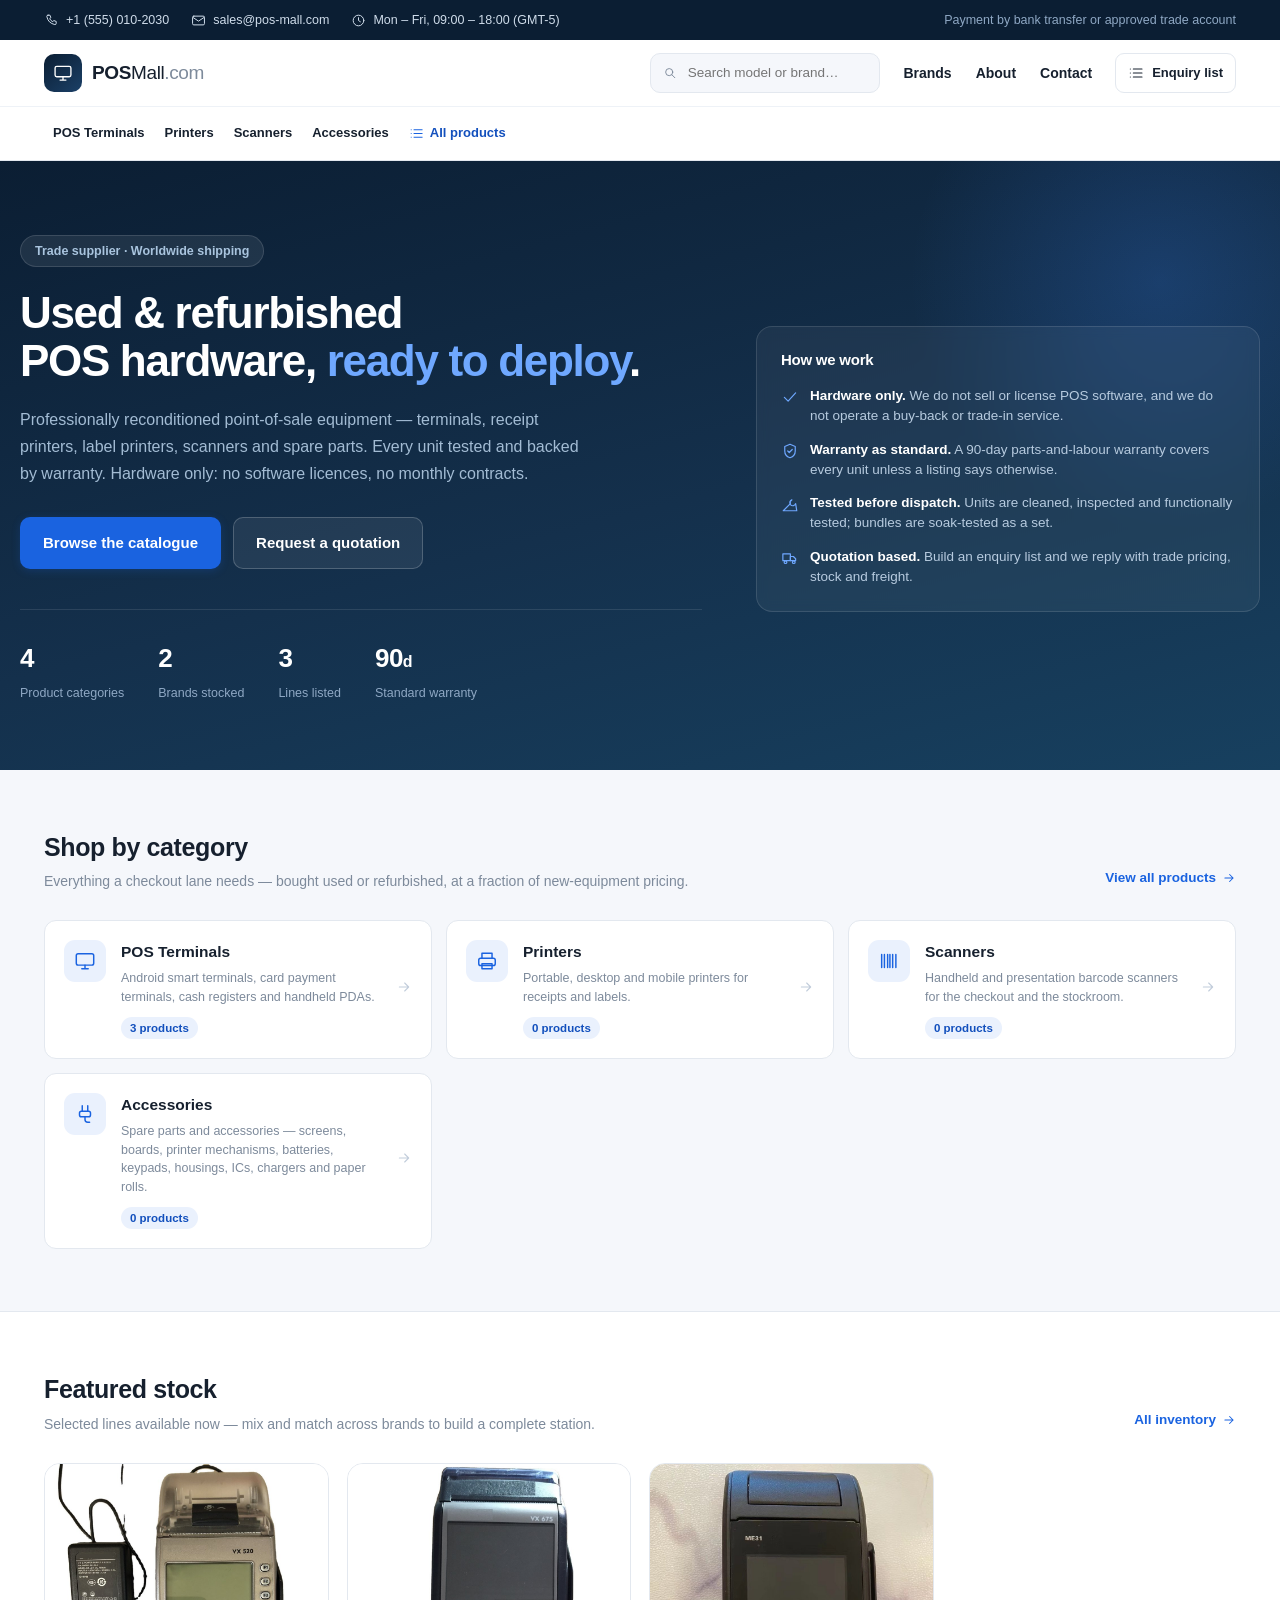
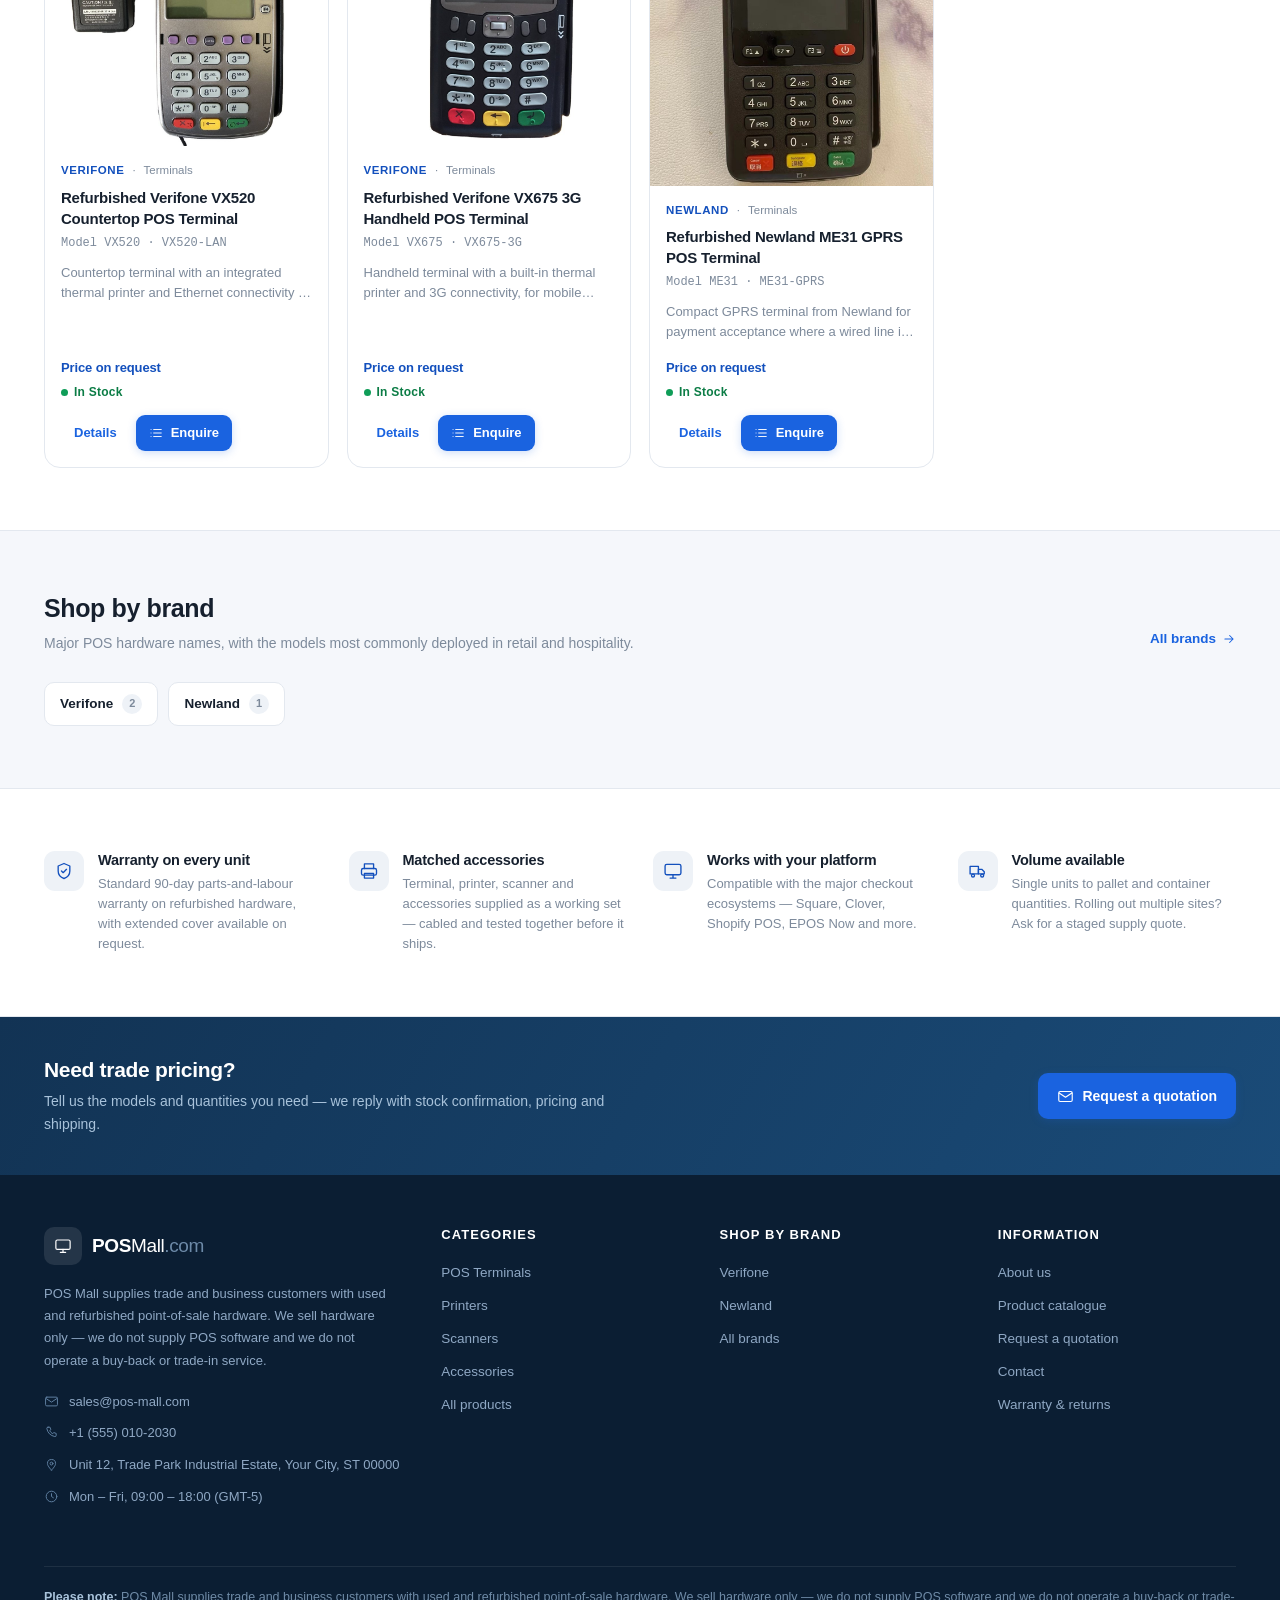
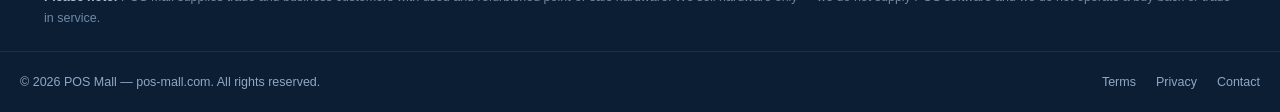
==== commit bd81dedc: "Restructure the taxonomy to 4 categories / 18 subcategories POS Terminals   Android Terminals, Payme" ====
--- a/index.html
+++ b/index.html
@@ -4,7 +4,7 @@
 <meta charset="UTF-8">
 <meta name="viewport" content="width=device-width, initial-scale=1">
 <title>POS Mall — Used &amp; Refurbished POS Hardware Supplier | pos-mall.com</title>
-<meta name="description" content="Supplier of used and refurbished point-of-sale hardware: POS terminals, receipt printers, barcode label printers, scanners, cash drawers and peripherals. Hardware only — no software, no contracts.">
+<meta name="description" content="Supplier of used and refurbished point-of-sale hardware: POS terminals, receipt printers, label printers, scanners, spare parts and accessories. Hardware only — no software, no contracts.">
 <meta name="theme-color" content="#0b1e33">
 <link rel="icon" href="assets/img/favicon.svg" type="image/svg+xml">
 <link rel="stylesheet" href="assets/css/style.css">
@@ -21,7 +21,7 @@
       <h1 class="hero-title">Used &amp; refurbished<br>POS hardware, <em>ready to deploy</em>.</h1>
       <p class="hero-sub">
         Professionally reconditioned point-of-sale equipment — terminals, receipt printers,
-        barcode label printers, scanners and cash drawers. Every unit tested and
+        label printers, scanners and spare parts. Every unit tested and
         backed by warranty. Hardware only: no software licences, no monthly contracts.
       </p>
       <div class="hero-actions">
@@ -122,7 +122,7 @@
         <span class="usp-icon">
           <svg viewBox="0 0 24 24" width="20" height="20" fill="none" stroke="currentColor" stroke-width="1.6" stroke-linecap="round" stroke-linejoin="round"><path d="M6.5 9V3.5h11V9"/><rect x="3" y="9" width="18" height="8" rx="2"/><path d="M6.5 15h11v5.5h-11z"/></svg>
         </span>
-        <div><h4>Matched peripherals</h4><p>Terminal, printer, drawer and scanner supplied as a working set — cabled and tested together before it ships.</p></div>
+        <div><h4>Matched accessories</h4><p>Terminal, printer, scanner and accessories supplied as a working set — cabled and tested together before it ships.</p></div>
       </div>
       <div class="usp">
         <span class="usp-icon">
--- a/assets/css/style.css
+++ b/assets/css/style.css
@@ -197,6 +197,9 @@
   box-shadow: var(--shadow-lg); overflow: hidden;
 }
 .np-cat-panel { width: 320px; padding: 14px 20px 0; }
+/* 子类目较多时（如 Accessories 的 9 项）改成两栏，避免下拉过长 */
+.np-cat-panel.np-2col { width: 480px; }
+.np-cat-panel.np-2col .np-simple-links { grid-template-columns: 1fr 1fr; column-gap: 22px; }
 .np-simple-all {
   display: flex; align-items: center; justify-content: space-between; gap: 10px;
   margin: 0 -10px 4px; padding: 10px; border-radius: 9px;
